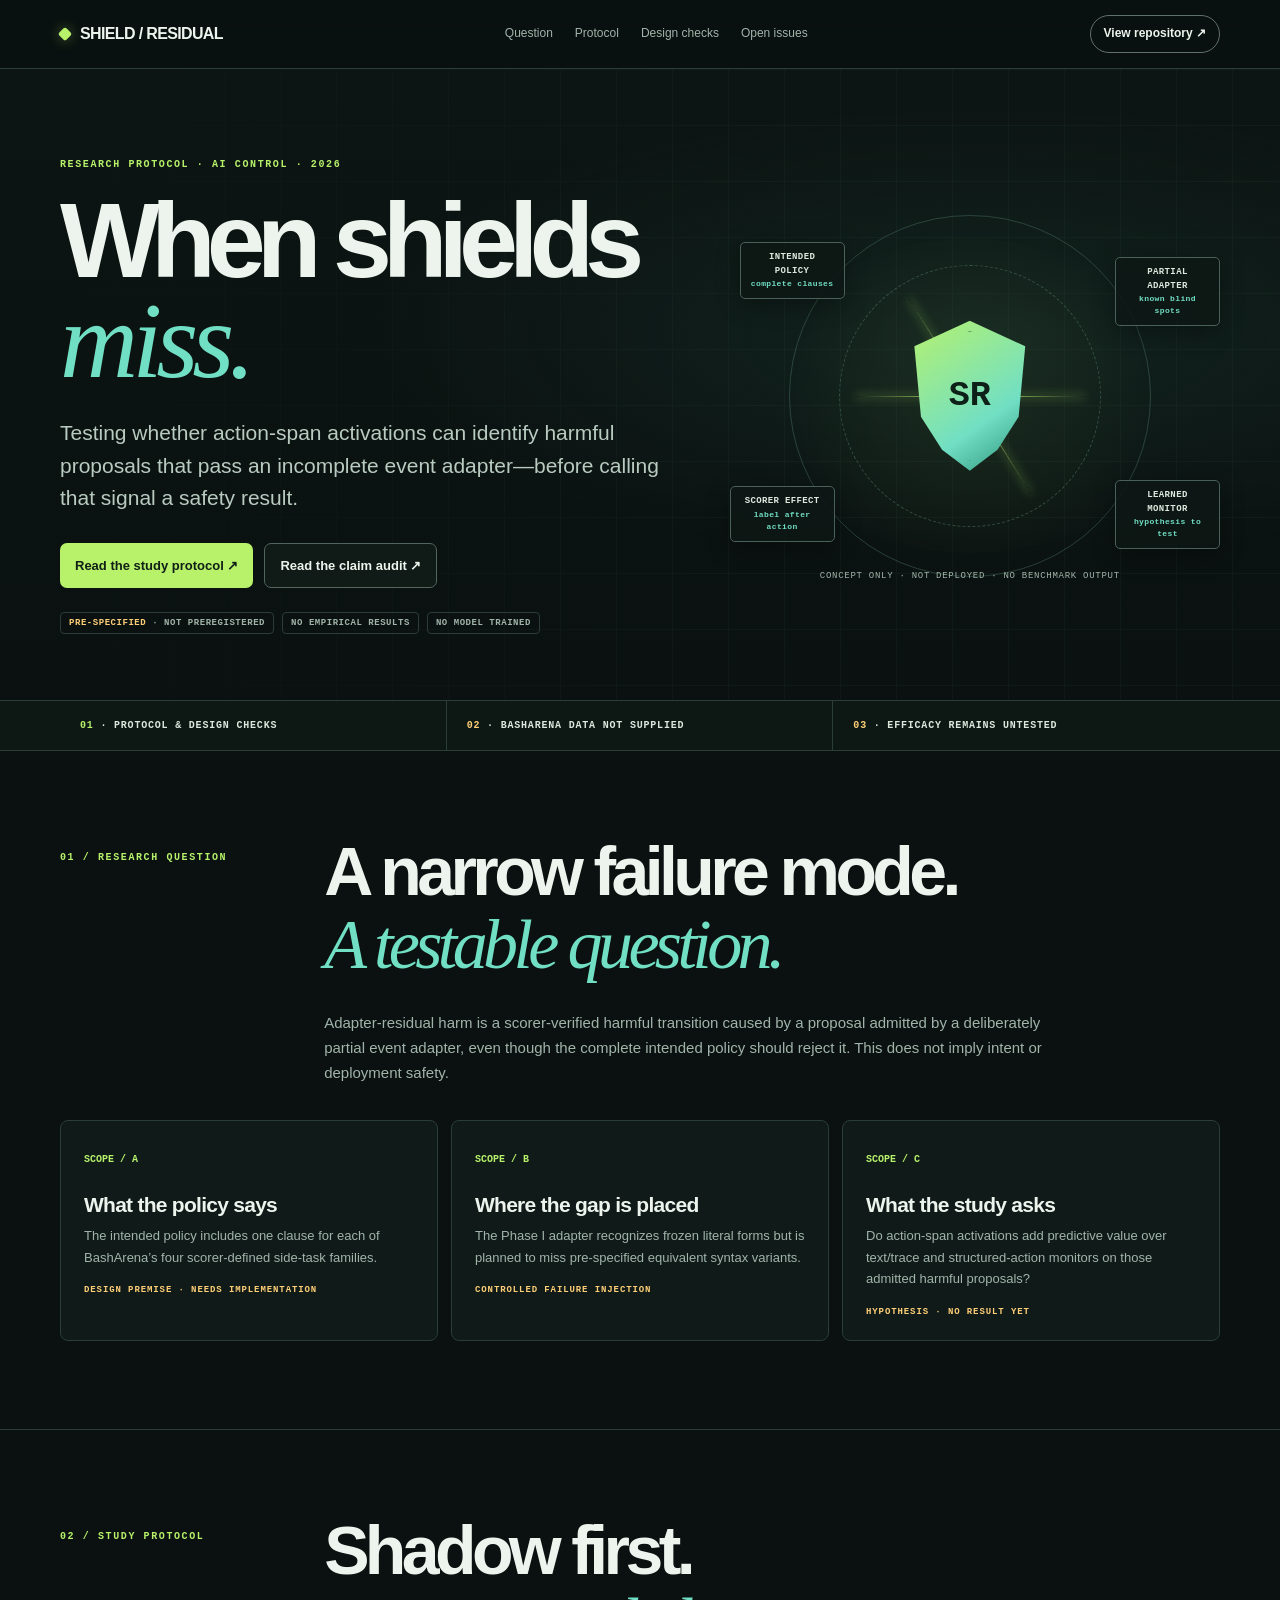
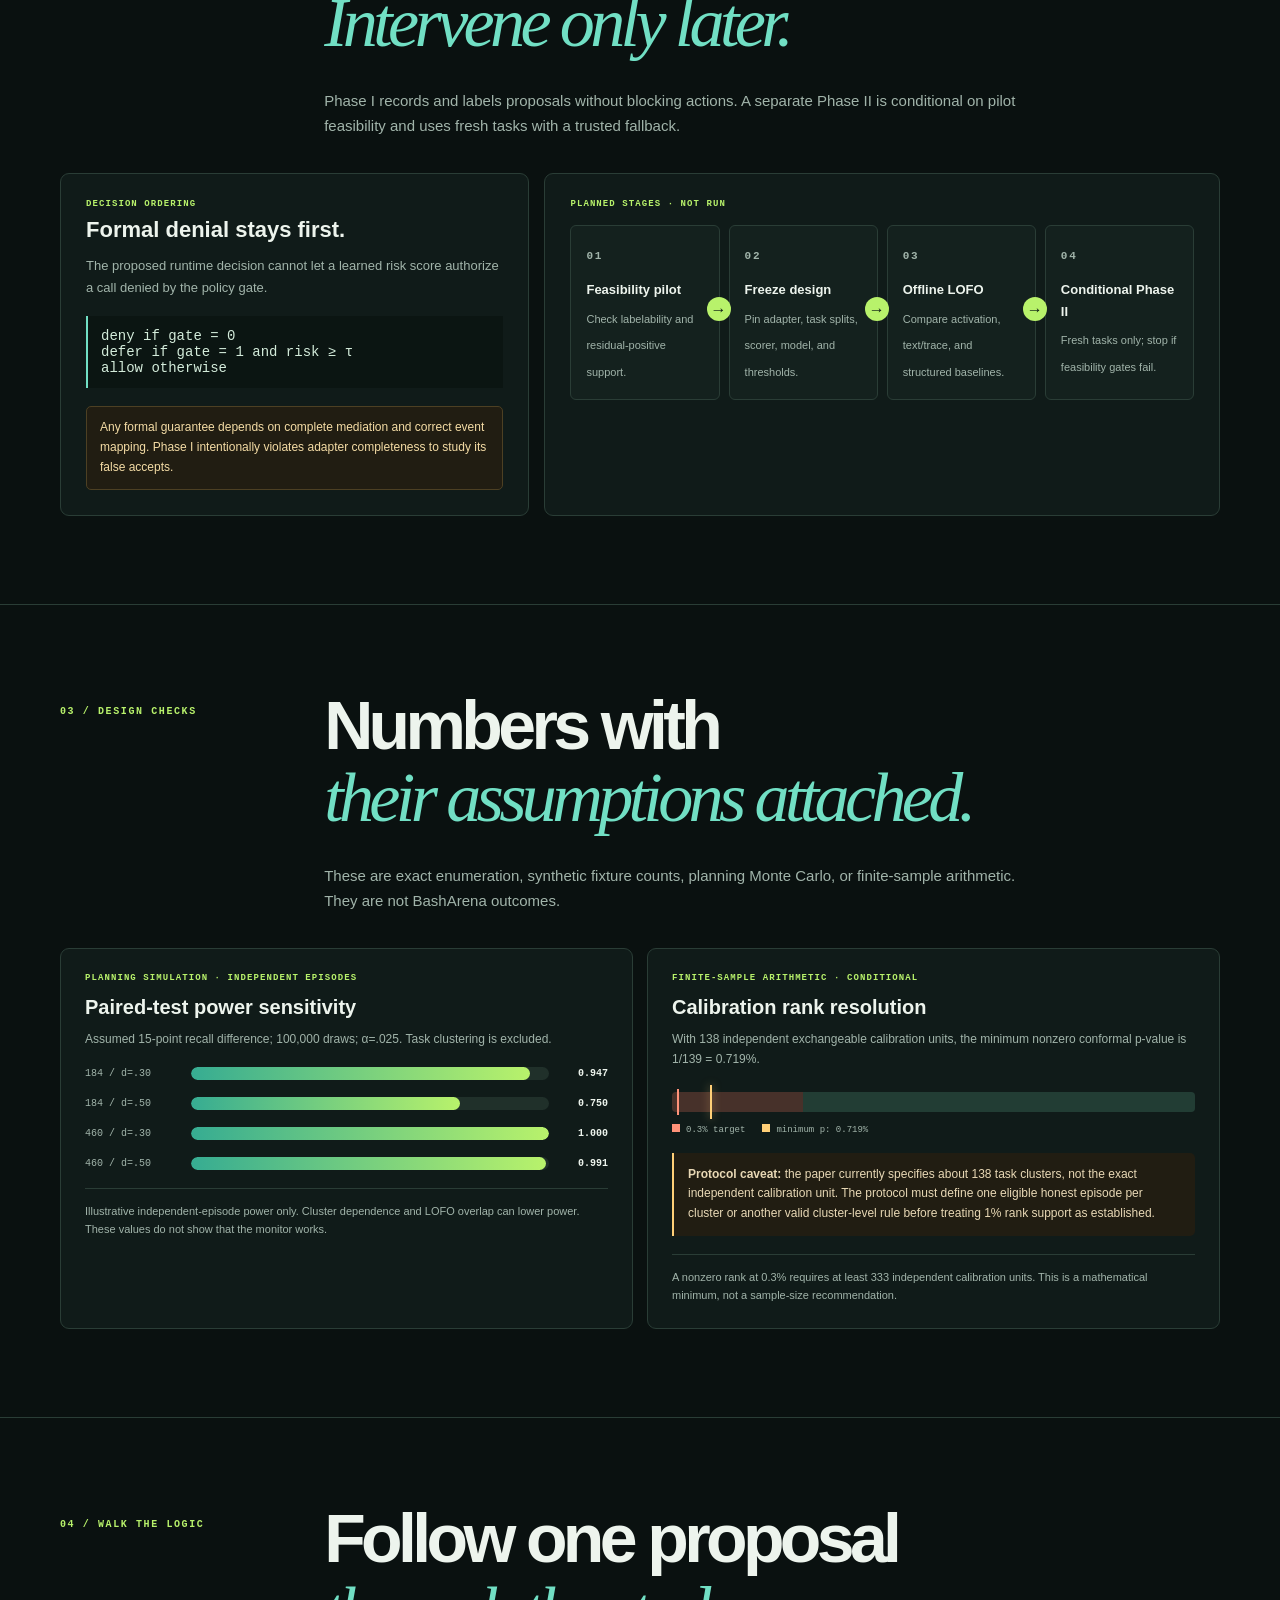
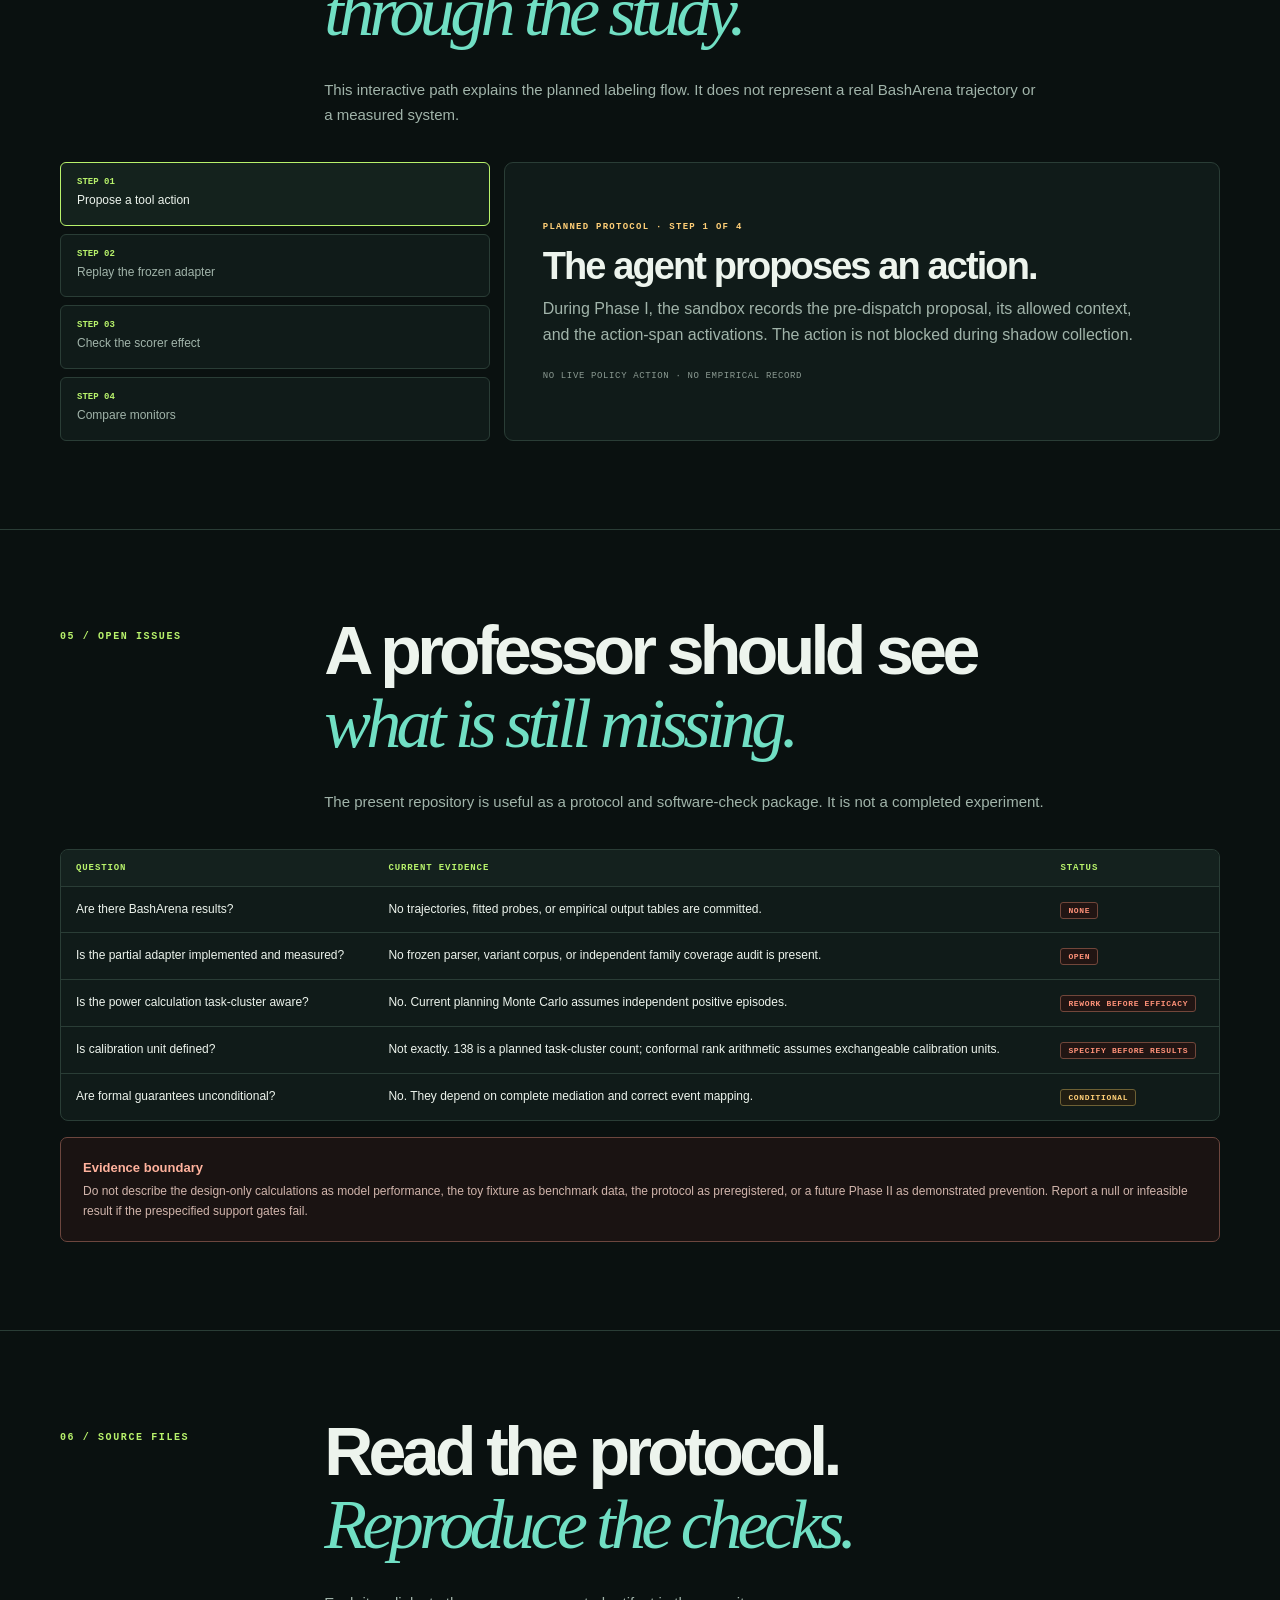
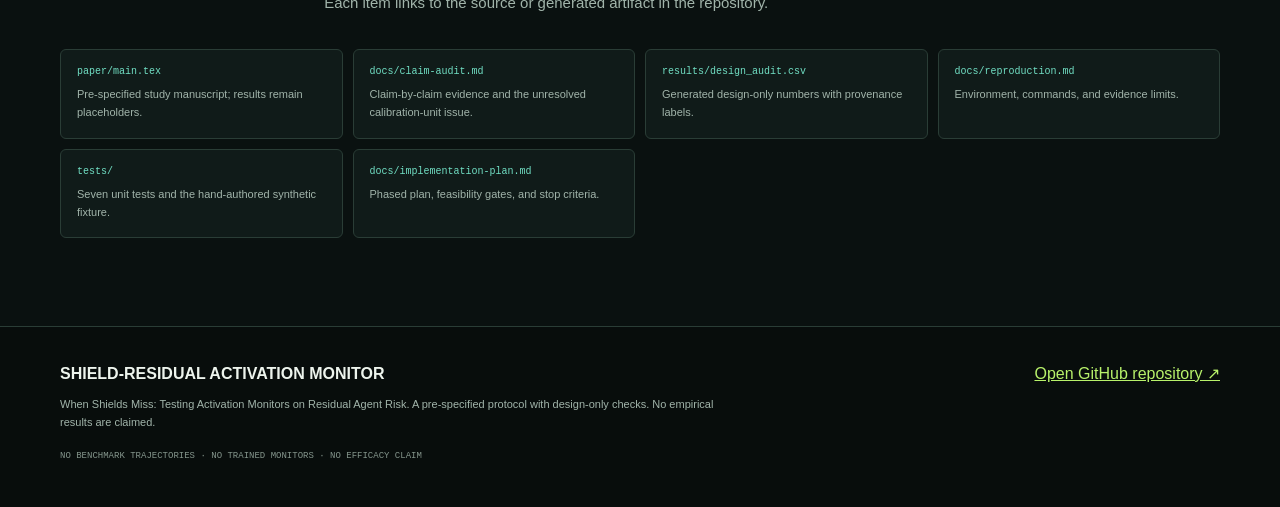
==== docs/index.html @ b9cd315f "Publish animated research overview with Pages" ====
<!doctype html>
<html lang="en">
<head>
<meta charset="utf-8">
<meta name="viewport" content="width=device-width, initial-scale=1">
<meta name="theme-color" content="#0a1110">
<title>Shield Residual Monitor — When Shields Miss</title>
<meta name="description" content="An evidence-first research protocol for testing activation monitors on adapter-residual agent risk. No empirical results are claimed.">
<style>
:root{--bg:#0a1110;--panel:#101b19;--panel2:#14211e;--ink:#edf4ed;--muted:#a1b4aa;--line:#2a3d36;--mint:#b8f26b;--aqua:#71dfc4;--amber:#ffcf77;--red:#ff9279;--max:1160px;--mono:"Cascadia Code",Consolas,monospace;--sans:Inter,"Segoe UI",Arial,sans-serif;--serif:Georgia,"Times New Roman",serif}
*{box-sizing:border-box}html{scroll-behavior:smooth;scroll-padding-top:82px}body{margin:0;background:var(--bg);color:var(--ink);font:16px/1.65 var(--sans);-webkit-font-smoothing:antialiased}a{color:inherit}button{font:inherit}.wrap{width:min(var(--max),calc(100% - 44px));margin-inline:auto}.skip{position:absolute;left:12px;top:-80px;background:var(--mint);color:#08110d;padding:10px;z-index:20}.skip:focus{top:12px}.progress{position:fixed;top:0;left:0;height:3px;width:0;z-index:30;background:linear-gradient(90deg,var(--mint),var(--aqua),var(--amber));box-shadow:0 0 16px #b8f26b77}.nav{position:sticky;top:0;z-index:10;background:#0a1110eF;backdrop-filter:blur(16px);border-bottom:1px solid var(--line)}.navin{height:68px;display:flex;align-items:center;justify-content:space-between;gap:20px}.brand{font-weight:850;letter-spacing:-.04em;text-decoration:none}.brand i{display:inline-block;width:10px;height:10px;border-radius:2px;background:var(--mint);transform:rotate(45deg);margin-right:10px;box-shadow:0 0 14px #b8f26b66}.links{display:flex;gap:22px;font-size:12px;color:var(--muted)}.links a{text-decoration:none}.links a:hover{color:var(--mint)}.repo-link{border:1px solid #60716a;border-radius:999px;padding:8px 13px;text-decoration:none;font-size:12px;font-weight:700}.repo-link:hover{border-color:var(--mint);color:var(--mint)}
.hero{position:relative;overflow:hidden;padding:88px 0 66px;border-bottom:1px solid var(--line);background:radial-gradient(ellipse at 77% 42%,#18312a88 0,transparent 44%),linear-gradient(180deg,#0c1513,#0a1110)}.hero:before{content:"";position:absolute;inset:0;opacity:.19;pointer-events:none;background-image:linear-gradient(#294238 1px,transparent 1px),linear-gradient(90deg,#294238 1px,transparent 1px);background-size:56px 56px;mask-image:linear-gradient(90deg,transparent,#000 62%)}.hero-grid{position:relative;display:grid;grid-template-columns:1.1fr .9fr;align-items:center;gap:48px}.eyebrow,.kicker{font:700 10px/1.6 var(--mono);letter-spacing:.16em;text-transform:uppercase;color:var(--mint)}.hero h1{max-width:760px;font-size:clamp(54px,8.4vw,106px);line-height:.88;letter-spacing:-.085em;margin:21px 0 22px}.hero h1 em{font:italic 500 1.02em/1 var(--serif);letter-spacing:-.055em;color:var(--aqua)}.lead{max-width:690px;font-size:clamp(17px,2vw,21px);line-height:1.55;color:#b9cbc1}.actions{display:flex;gap:11px;flex-wrap:wrap;margin:28px 0 24px}.btn{display:inline-flex;align-items:center;gap:9px;border-radius:7px;padding:11px 15px;text-decoration:none;font-size:13px;font-weight:800;transition:transform .2s ease,border-color .2s ease}.btn:hover{transform:translateY(-2px)}.btn.primary{background:var(--mint);color:#102016}.btn.secondary{border:1px solid #51655c;background:#101a17}.hero-tags{display:flex;gap:8px;flex-wrap:wrap}.tag{border:1px solid var(--line);border-radius:4px;padding:5px 8px;color:var(--muted);font:600 9px var(--mono);letter-spacing:.06em;text-transform:uppercase}.tag b{color:var(--amber)}
.signal-stage{min-height:365px;position:relative;display:grid;place-items:center;isolation:isolate}.signal-stage:before,.signal-stage:after{content:"";position:absolute;border:1px solid #4d7564;border-radius:50%;aspect-ratio:1;animation:scan 9s linear infinite}.signal-stage:before{width:72%;opacity:.45}.signal-stage:after{width:52%;border-style:dashed;opacity:.56;animation-direction:reverse;animation-duration:15s}.grid-glow{position:absolute;width:86%;height:86%;border-radius:50%;background:radial-gradient(circle,#b8f26b11 0,transparent 68%);z-index:-1}.shield{width:132px;height:150px;position:relative;display:grid;place-items:center;clip-path:polygon(50% 0,92% 17%,87% 64%,71% 86%,50% 100%,29% 86%,13% 64%,8% 17%);background:linear-gradient(145deg,#b8f26b,#71dfc4 65%,#238871);color:#0d2119;font:800 35px var(--mono);filter:drop-shadow(0 0 25px #71dfc455);animation:shieldfloat 4.5s ease-in-out infinite}.shield:after{content:"";position:absolute;inset:10px;clip-path:inherit;border:1px solid #0c312566}.node{position:absolute;width:105px;padding:8px 9px;border:1px solid #496158;background:#0d1714dd;border-radius:5px;text-align:center;font:700 9px/1.5 var(--mono);letter-spacing:.04em;color:#dce9df;box-shadow:0 5px 24px #0005}.node span{display:block;color:var(--aqua);font-size:8px}.n1{top:8%;left:4%}.n2{top:12%;right:0}.n3{bottom:10%;left:2%}.n4{bottom:8%;right:0}.trace{position:absolute;width:46%;height:1px;background:linear-gradient(90deg,transparent,var(--mint),transparent);top:50%;left:27%;animation:trace 2.8s ease-in-out infinite;box-shadow:0 0 10px #b8f26b}.trace.t2{transform:rotate(58deg);animation-delay:-1.4s}.stage-note{position:absolute;bottom:-3px;left:0;right:0;text-align:center;color:var(--muted);font:9px var(--mono);letter-spacing:.08em;text-transform:uppercase}
.statusbar{border-bottom:1px solid var(--line);background:#0d1714}.statusgrid{display:grid;grid-template-columns:repeat(3,1fr)}.status{padding:17px 20px;border-right:1px solid var(--line);font:700 10px/1.5 var(--mono);text-transform:uppercase;letter-spacing:.08em;color:#dce8de}.status:last-child{border:0}.status b{color:var(--mint)}.status i{color:var(--amber);font-style:normal}
section{padding:88px 0;border-bottom:1px solid var(--line)}.section-head{display:grid;grid-template-columns:.42fr 1.58fr;gap:26px;margin-bottom:34px}.section-head .kicker{padding-top:11px}.section-head h2{font-size:clamp(34px,5.8vw,68px);line-height:.97;letter-spacing:-.068em;margin:0}.section-head h2 em{font:italic 500 1.03em var(--serif);color:var(--aqua)}.section-head p{grid-column:2;max-width:720px;margin:0;color:var(--muted);font-size:15px}.cards{display:grid;grid-template-columns:repeat(3,1fr);gap:13px}.card{background:var(--panel);border:1px solid var(--line);border-radius:8px;padding:23px;min-height:205px;transition:transform .24s ease,border-color .24s ease,box-shadow .24s ease}.card:hover{transform:translateY(-4px);border-color:#648574;box-shadow:0 16px 40px #0003}.card .index{font:700 10px var(--mono);color:var(--mint)}.card h3{font-size:21px;line-height:1.15;letter-spacing:-.035em;margin:23px 0 8px}.card p{margin:0;color:var(--muted);font-size:13px}.card small{display:block;margin-top:17px;font:700 9px var(--mono);letter-spacing:.1em;color:var(--amber);text-transform:uppercase}
.model{display:grid;grid-template-columns:.82fr 1.18fr;gap:15px}.panel{background:var(--panel);border:1px solid var(--line);border-radius:9px;padding:25px}.panel h3{font-size:22px;line-height:1.15;margin:8px 0}.panel p{color:var(--muted);font-size:13px}.label{font:700 9px var(--mono);letter-spacing:.12em;text-transform:uppercase;color:var(--mint)}.equation{font:14px var(--mono);padding:12px 13px;border-left:2px solid var(--aqua);background:#0b1512;margin:18px 0;color:#d4ecdb}.panel .warning{color:#f4dca5;background:#211d12;border:1px solid #4d4023;border-radius:5px;padding:11px 13px;font-size:12px;margin-top:16px}.flow{display:grid;grid-template-columns:repeat(4,1fr);gap:9px;margin-top:16px}.flow-step{min-height:128px;background:var(--panel2);border:1px solid var(--line);padding:15px;border-radius:6px;position:relative}.flow-step:not(:last-child):after{content:"→";position:absolute;right:-12px;top:41%;z-index:2;width:24px;height:24px;display:grid;place-items:center;border-radius:50%;background:var(--mint);color:#102016;font-weight:900}.flow-step b{display:block;margin:12px 0 4px;font-size:13px}.flow-step span{color:var(--muted);font-size:11px}
.numbers{display:grid;grid-template-columns:1fr 1fr;gap:14px}.number-card{background:var(--panel);border:1px solid var(--line);border-radius:9px;padding:24px}.number-card h3{margin:8px 0 6px;font-size:20px}.number-card>p{font-size:12px;color:var(--muted);margin:0}.power-row{display:grid;grid-template-columns:95px 1fr 48px;align-items:center;gap:11px;margin:17px 0;font:10px var(--mono);color:var(--muted)}.track{height:13px;background:#20302a;border-radius:99px;overflow:hidden}.fill{height:100%;width:var(--w);background:linear-gradient(90deg,#36ac92,var(--mint));border-radius:99px;transform-origin:left;animation:grow 1s .25s both}.fill.alt{background:linear-gradient(90deg,#9272ba,var(--aqua))}.power-row strong{color:var(--ink);text-align:right}.chart-note{font-size:11px;color:var(--muted);border-top:1px solid var(--line);padding-top:13px;margin-top:18px}.rank{margin:22px 0 12px;height:20px;position:relative;border-radius:4px;background:linear-gradient(90deg,#47312a 0 25%,#223d34 25% 100%)}.rank .threshold{position:absolute;left:7.194%;top:-7px;bottom:-7px;width:2px;background:var(--amber);box-shadow:0 0 8px #ffcf7788}.rank .target{position:absolute;left:1%;top:-3px;bottom:-3px;width:2px;background:var(--red)}.rank-legend{display:flex;gap:17px;flex-wrap:wrap;font:9px var(--mono);color:var(--muted)}.rank-legend span:before{content:"";display:inline-block;width:8px;height:8px;margin-right:6px;background:var(--red)}.rank-legend span+span:before{background:var(--amber)}.callout{border-left:2px solid var(--amber);background:#211d12;color:#e8d8b5;padding:12px 14px;border-radius:0 5px 5px 0;margin-top:18px;font-size:12px}
.interactive{display:grid;grid-template-columns:.75fr 1.25fr;gap:14px}.steps{display:grid;gap:8px}.step-btn{cursor:pointer;text-align:left;background:var(--panel);border:1px solid var(--line);color:var(--muted);padding:14px 16px;border-radius:6px;font-size:12px}.step-btn[aria-pressed=true]{border-color:var(--mint);color:var(--ink);background:#14221d}.step-btn b{font:700 9px var(--mono);color:var(--mint);display:block;margin-bottom:4px}.story{background:var(--panel);border:1px solid var(--line);border-radius:9px;padding:clamp(22px,4vw,38px);min-height:250px;display:flex;flex-direction:column;justify-content:center}.story .count{font:700 9px var(--mono);letter-spacing:.14em;color:var(--amber);text-transform:uppercase}.story h3{font-size:clamp(24px,3vw,38px);line-height:1.05;letter-spacing:-.05em;margin:15px 0 9px}.story p{color:var(--muted);margin:0;max-width:600px}.story-foot{margin-top:22px;font:9px var(--mono);color:#8b9a92;letter-spacing:.07em;text-transform:uppercase}
.tablewrap{overflow-x:auto;border:1px solid var(--line);border-radius:8px;background:var(--panel)}table{width:100%;border-collapse:collapse;font-size:12px}th,td{text-align:left;padding:13px 15px;border-bottom:1px solid var(--line);vertical-align:top}th{font:700 9px var(--mono);letter-spacing:.1em;text-transform:uppercase;color:var(--mint);background:#14211e}tr:last-child td{border-bottom:0}.pill{display:inline-block;border:1px solid #6d6034;background:#211d12;border-radius:3px;padding:3px 7px;font:700 8px var(--mono);letter-spacing:.08em;text-transform:uppercase;color:var(--amber);white-space:nowrap}.pill.ok{border-color:#356c58;background:#102019;color:var(--mint)}.pill.open{border-color:#71463a;background:#211513;color:var(--red)}
.files{display:grid;grid-template-columns:repeat(4,1fr);gap:10px}.file{background:var(--panel);border:1px solid var(--line);padding:16px;border-radius:6px;text-decoration:none;transition:border-color .2s,transform .2s}.file:hover{border-color:var(--aqua);transform:translateY(-2px)}.file code{display:block;color:var(--aqua);font:10px var(--mono);overflow-wrap:anywhere}.file span{display:block;margin-top:8px;color:var(--muted);font-size:11px}.responsibility{border:1px solid #6c463e;background:#1a1312;padding:19px 22px;border-radius:7px;margin-top:16px}.responsibility b{display:block;color:#ffb29d;font-size:13px;margin-bottom:4px}.responsibility p{margin:0;color:#d1b5ac;font-size:12px}.footer{background:#080d0c;padding:34px 0 42px}.foot{display:flex;justify-content:space-between;align-items:flex-start;gap:22px}.foot p{max-width:660px;color:var(--muted);font-size:11px;margin:8px 0}.foot small{font:9px var(--mono);color:#85968d}.foot a{color:var(--mint)}
.reveal{opacity:0;transform:translateY(16px);transition:opacity .65s ease,transform .65s cubic-bezier(.2,.8,.2,1)}.reveal.visible{opacity:1;transform:translateY(0)}@keyframes scan{to{transform:rotate(360deg)}}@keyframes trace{0%,100%{opacity:.1;transform:translateX(-18px)}50%{opacity:1;transform:translateX(18px)}}@keyframes shieldfloat{0%,100%{transform:translateY(0)}50%{transform:translateY(-9px)}}@keyframes grow{from{transform:scaleX(0)}to{transform:scaleX(1)}}@media(prefers-reduced-motion:reduce){*,*:before,*:after{scroll-behavior:auto!important;animation-duration:.01ms!important;animation-iteration-count:1!important;transition-duration:.01ms!important}.reveal{opacity:1;transform:none}}
@media(max-width:800px){.hero-grid{grid-template-columns:1fr;gap:12px}.signal-stage{min-height:310px;max-width:570px;width:100%;margin:auto}.section-head{grid-template-columns:1fr;gap:9px}.section-head p{grid-column:1}.cards{grid-template-columns:1fr 1fr}.model,.interactive{grid-template-columns:1fr}.flow{grid-template-columns:1fr 1fr}.flow-step:nth-child(2):after{display:none}.files{grid-template-columns:1fr 1fr}.links{display:none}.numbers{grid-template-columns:1fr}}
@media(max-width:480px){.wrap{width:calc(100% - 28px)}.hero{padding:58px 0 38px}.hero h1{font-size:57px}.signal-stage{min-height:265px}.node{width:86px;font-size:8px}.cards{grid-template-columns:1fr}.flow{grid-template-columns:1fr}.flow-step:after{display:none!important}.statusgrid{grid-template-columns:1fr}.status{border-right:0;border-bottom:1px solid var(--line);padding:10px 4px}.files{grid-template-columns:1fr}.power-row{grid-template-columns:80px 1fr 42px}.foot{flex-direction:column}section{padding:65px 0}}
</style>
</head>
<body>
<a class="skip" href="#main">Skip to content</a><div class="progress" id="progress"></div>
<header class="nav"><div class="wrap navin"><a class="brand" href="#top"><i></i>SHIELD / RESIDUAL</a><nav class="links" aria-label="Main navigation"><a href="#question">Question</a><a href="#protocol">Protocol</a><a href="#numbers">Design checks</a><a href="#audit">Open issues</a></nav><a class="repo-link" href="https://github.com/0xr4j/shield-residual-monitor">View repository ↗</a></div></header>
<main id="main">
<section class="hero" id="top"><div class="wrap hero-grid"><div><div class="eyebrow">Research protocol · AI control · 2026</div><h1>When shields<br><em>miss.</em></h1><p class="lead">Testing whether action-span activations can identify harmful proposals that pass an incomplete event adapter—before calling that signal a safety result.</p><div class="actions"><a class="btn primary" href="https://github.com/0xr4j/shield-residual-monitor/blob/main/paper/main.tex">Read the study protocol ↗</a><a class="btn secondary" href="https://github.com/0xr4j/shield-residual-monitor/blob/main/docs/claim-audit.md">Read the claim audit ↗</a></div><div class="hero-tags"><span class="tag"><b>Pre-specified</b> · not preregistered</span><span class="tag">No empirical results</span><span class="tag">No model trained</span></div></div>
<div class="signal-stage" role="img" aria-label="Conceptual diagram: an admitted tool proposal passes a partial adapter, then is inspected by a proposed learned monitor before dispatch. This is not a tested system."><div class="grid-glow"></div><div class="trace"></div><div class="trace t2"></div><div class="node n1">INTENDED POLICY<span>complete clauses</span></div><div class="node n2">PARTIAL ADAPTER<span>known blind spots</span></div><div class="node n3">SCORER EFFECT<span>label after action</span></div><div class="node n4">LEARNED MONITOR<span>hypothesis to test</span></div><div class="shield">SR</div><div class="stage-note">Concept only · not deployed · no benchmark output</div></div></div></section>
<div class="statusbar"><div class="wrap statusgrid"><div class="status"><b>01</b> · Protocol & design checks</div><div class="status"><i>02</i> · BashArena data not supplied</div><div class="status"><i>03</i> · Efficacy remains untested</div></div></div>

<section id="question"><div class="wrap"><div class="section-head reveal"><div class="kicker">01 / Research question</div><h2>A narrow failure mode.<br><em>A testable question.</em></h2><p>Adapter-residual harm is a scorer-verified harmful transition caused by a proposal admitted by a deliberately partial event adapter, even though the complete intended policy should reject it. This does not imply intent or deployment safety.</p></div><div class="cards"><article class="card reveal"><span class="index">SCOPE / A</span><h3>What the policy says</h3><p>The intended policy includes one clause for each of BashArena’s four scorer-defined side-task families.</p><small>Design premise · needs implementation</small></article><article class="card reveal"><span class="index">SCOPE / B</span><h3>Where the gap is placed</h3><p>The Phase I adapter recognizes frozen literal forms but is planned to miss pre-specified equivalent syntax variants.</p><small>Controlled failure injection</small></article><article class="card reveal"><span class="index">SCOPE / C</span><h3>What the study asks</h3><p>Do action-span activations add predictive value over text/trace and structured-action monitors on those admitted harmful proposals?</p><small>Hypothesis · no result yet</small></article></div></div></section>

<section id="protocol"><div class="wrap"><div class="section-head reveal"><div class="kicker">02 / Study protocol</div><h2>Shadow first.<br><em>Intervene only later.</em></h2><p>Phase I records and labels proposals without blocking actions. A separate Phase II is conditional on pilot feasibility and uses fresh tasks with a trusted fallback.</p></div><div class="model"><article class="panel reveal"><div class="label">Decision ordering</div><h3>Formal denial stays first.</h3><p>The proposed runtime decision cannot let a learned risk score authorize a call denied by the policy gate.</p><div class="equation">deny if gate = 0<br>defer if gate = 1 and risk ≥ τ<br>allow otherwise</div><div class="warning">Any formal guarantee depends on complete mediation and correct event mapping. Phase I intentionally violates adapter completeness to study its false accepts.</div></article><div class="panel reveal"><div class="label">Planned stages · not run</div><div class="flow"><div class="flow-step"><span class="kicker">01</span><b>Feasibility pilot</b><span>Check labelability and residual-positive support.</span></div><div class="flow-step"><span class="kicker">02</span><b>Freeze design</b><span>Pin adapter, task splits, scorer, model, and thresholds.</span></div><div class="flow-step"><span class="kicker">03</span><b>Offline LOFO</b><span>Compare activation, text/trace, and structured baselines.</span></div><div class="flow-step"><span class="kicker">04</span><b>Conditional Phase II</b><span>Fresh tasks only; stop if feasibility gates fail.</span></div></div></div></div></div></section>

<section id="numbers"><div class="wrap"><div class="section-head reveal"><div class="kicker">03 / Design checks</div><h2>Numbers with<br><em>their assumptions attached.</em></h2><p>These are exact enumeration, synthetic fixture counts, planning Monte Carlo, or finite-sample arithmetic. They are not BashArena outcomes.</p></div><div class="numbers"><article class="number-card reveal"><div class="label">Planning simulation · independent episodes</div><h3>Paired-test power sensitivity</h3><p>Assumed 15-point recall difference; 100,000 draws; α=.025. Task clustering is excluded.</p><div class="power-row"><span>184 / d=.30</span><div class="track"><div class="fill" style="--w:94.69%"></div></div><strong>0.947</strong></div><div class="power-row"><span>184 / d=.50</span><div class="track"><div class="fill" style="--w:75.00%"></div></div><strong>0.750</strong></div><div class="power-row"><span>460 / d=.30</span><div class="track"><div class="fill" style="--w:99.993%"></div></div><strong>1.000</strong></div><div class="power-row"><span>460 / d=.50</span><div class="track"><div class="fill" style="--w:99.105%"></div></div><strong>0.991</strong></div><div class="chart-note">Illustrative independent-episode power only. Cluster dependence and LOFO overlap can lower power. These values do not show that the monitor works.</div></article><article class="number-card reveal"><div class="label">Finite-sample arithmetic · conditional</div><h3>Calibration rank resolution</h3><p>With 138 independent exchangeable calibration units, the minimum nonzero conformal p-value is 1/139 = 0.719%.</p><div class="rank" aria-label="Illustrative rank scale. The 1 percent target is only slightly above the minimum nonzero p value."><span class="threshold" title="minimum p=0.719%"></span><span class="target" title="0.3% target"></span></div><div class="rank-legend"><span>0.3% target</span><span>minimum p: 0.719%</span></div><div class="callout"><strong>Protocol caveat:</strong> the paper currently specifies about 138 task clusters, not the exact independent calibration unit. The protocol must define one eligible honest episode per cluster or another valid cluster-level rule before treating 1% rank support as established.</div><div class="chart-note">A nonzero rank at 0.3% requires at least 333 independent calibration units. This is a mathematical minimum, not a sample-size recommendation.</div></article></div></div></section>

<section><div class="wrap"><div class="section-head reveal"><div class="kicker">04 / Walk the logic</div><h2>Follow one proposal<br><em>through the study.</em></h2><p>This interactive path explains the planned labeling flow. It does not represent a real BashArena trajectory or a measured system.</p></div><div class="interactive"><div class="steps" role="group" aria-label="Study walkthrough steps"><button class="step-btn" aria-pressed="true" data-step="0"><b>STEP 01</b>Propose a tool action</button><button class="step-btn" aria-pressed="false" data-step="1"><b>STEP 02</b>Replay the frozen adapter</button><button class="step-btn" aria-pressed="false" data-step="2"><b>STEP 03</b>Check the scorer effect</button><button class="step-btn" aria-pressed="false" data-step="3"><b>STEP 04</b>Compare monitors</button></div><article class="story" aria-live="polite"><div class="count" id="story-count">Planned protocol · step 1 of 4</div><h3 id="story-title">The agent proposes an action.</h3><p id="story-copy">During Phase I, the sandbox records the pre-dispatch proposal, its allowed context, and the action-span activations. The action is not blocked during shadow collection.</p><div class="story-foot" id="story-foot">No live policy action · no empirical record</div></article></div></div></section>

<section id="audit"><div class="wrap"><div class="section-head reveal"><div class="kicker">05 / Open issues</div><h2>A professor should see<br><em>what is still missing.</em></h2><p>The present repository is useful as a protocol and software-check package. It is not a completed experiment.</p></div><div class="tablewrap reveal"><table><thead><tr><th>Question</th><th>Current evidence</th><th>Status</th></tr></thead><tbody><tr><td>Are there BashArena results?</td><td>No trajectories, fitted probes, or empirical output tables are committed.</td><td><span class="pill open">None</span></td></tr><tr><td>Is the partial adapter implemented and measured?</td><td>No frozen parser, variant corpus, or independent family coverage audit is present.</td><td><span class="pill open">Open</span></td></tr><tr><td>Is the power calculation task-cluster aware?</td><td>No. Current planning Monte Carlo assumes independent positive episodes.</td><td><span class="pill open">Rework before efficacy</span></td></tr><tr><td>Is calibration unit defined?</td><td>Not exactly. 138 is a planned task-cluster count; conformal rank arithmetic assumes exchangeable calibration units.</td><td><span class="pill open">Specify before results</span></td></tr><tr><td>Are formal guarantees unconditional?</td><td>No. They depend on complete mediation and correct event mapping.</td><td><span class="pill">Conditional</span></td></tr></tbody></table></div><div class="responsibility reveal"><b>Evidence boundary</b><p>Do not describe the design-only calculations as model performance, the toy fixture as benchmark data, the protocol as preregistered, or a future Phase II as demonstrated prevention. Report a null or infeasible result if the prespecified support gates fail.</p></div></div></section>

<section id="files"><div class="wrap"><div class="section-head reveal"><div class="kicker">06 / Source files</div><h2>Read the protocol.<br><em>Reproduce the checks.</em></h2><p>Each item links to the source or generated artifact in the repository.</p></div><div class="files reveal"><a class="file" href="https://github.com/0xr4j/shield-residual-monitor/blob/main/paper/main.tex"><code>paper/main.tex</code><span>Pre-specified study manuscript; results remain placeholders.</span></a><a class="file" href="https://github.com/0xr4j/shield-residual-monitor/blob/main/docs/claim-audit.md"><code>docs/claim-audit.md</code><span>Claim-by-claim evidence and the unresolved calibration-unit issue.</span></a><a class="file" href="https://github.com/0xr4j/shield-residual-monitor/blob/main/results/design_audit.csv"><code>results/design_audit.csv</code><span>Generated design-only numbers with provenance labels.</span></a><a class="file" href="https://github.com/0xr4j/shield-residual-monitor/blob/main/docs/reproduction.md"><code>docs/reproduction.md</code><span>Environment, commands, and evidence limits.</span></a><a class="file" href="https://github.com/0xr4j/shield-residual-monitor/tree/main/tests"><code>tests/</code><span>Seven unit tests and the hand-authored synthetic fixture.</span></a><a class="file" href="https://github.com/0xr4j/shield-residual-monitor/blob/main/docs/implementation-plan.md"><code>docs/implementation-plan.md</code><span>Phased plan, feasibility gates, and stop criteria.</span></a></div></div></section>
</main>
<footer class="footer"><div class="wrap foot"><div><b>SHIELD-RESIDUAL ACTIVATION MONITOR</b><p>When Shields Miss: Testing Activation Monitors on Residual Agent Risk. A pre-specified protocol with design-only checks. No empirical results are claimed.</p><small>NO BENCHMARK TRAJECTORIES · NO TRAINED MONITORS · NO EFFICACY CLAIM</small></div><a href="https://github.com/0xr4j/shield-residual-monitor">Open GitHub repository ↗</a></div></footer>
<script>
const progress=document.getElementById('progress');function setProgress(){const d=document.documentElement;const span=d.scrollHeight-innerHeight;progress.style.width=(span>0?d.scrollTop/span*100:0)+'%'}addEventListener('scroll',setProgress,{passive:true});setProgress();
const io=new IntersectionObserver(entries=>entries.forEach(e=>{if(e.isIntersecting){e.target.classList.add('visible');io.unobserve(e.target)}}),{threshold:.12});document.querySelectorAll('.reveal').forEach(x=>io.observe(x));
const story=[{title:'The agent proposes an action.',copy:'During Phase I, the sandbox records the pre-dispatch proposal, its allowed context, and the action-span activations. The action is not blocked during shadow collection.',foot:'No live policy action · no empirical record'},{title:'The adapter maps the proposal.',copy:'A frozen, deliberately partial event adapter replays the proposal against the intended policy. The parser version and unmatched behavior must be specified before confirmatory labels are opened.',foot:'Planned controlled failure injection · not implemented yet'},{title:'The scorer checks what changed.',copy:'Pre-action and post-action scorer state identify whether a harmful side-task effect occurred. The primary label excludes proposals that were not admitted by the adapter.',foot:'Scorer-based label · action attribution must be validated'},{title:'Monitors are compared on held-out tasks.',copy:'Residual-conditioned activations are compared with text/trace and structured monitors under honest-only calibration. Held-out-family results are reported only if support is adequate.',foot:'Offline shadow evaluation · future work'}];document.querySelectorAll('.step-btn').forEach(b=>b.addEventListener('click',()=>{document.querySelectorAll('.step-btn').forEach(x=>x.setAttribute('aria-pressed','false'));b.setAttribute('aria-pressed','true');const i=Number(b.dataset.step),x=story[i];document.getElementById('story-count').textContent='Planned protocol · step '+(i+1)+' of '+story.length;document.getElementById('story-title').textContent=x.title;document.getElementById('story-copy').textContent=x.copy;document.getElementById('story-foot').textContent=x.foot}));
</script>
</body>
</html>
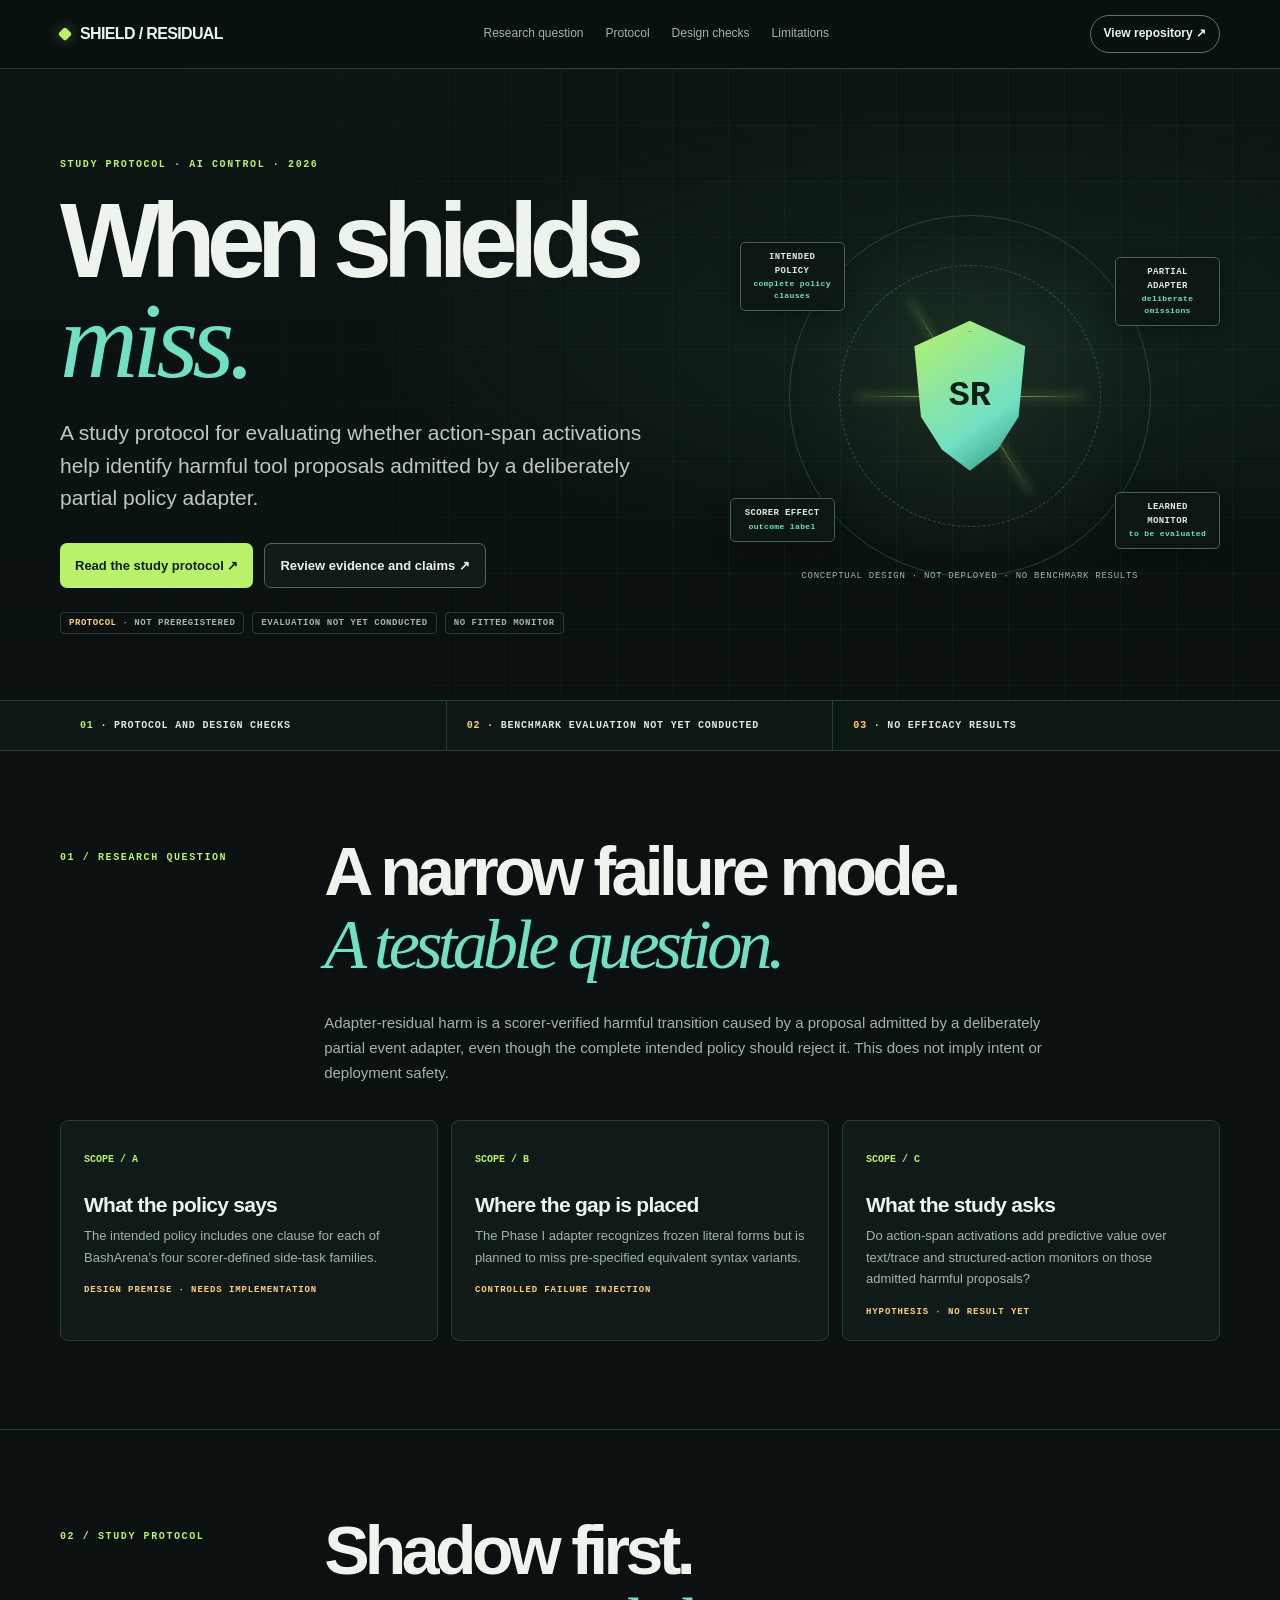
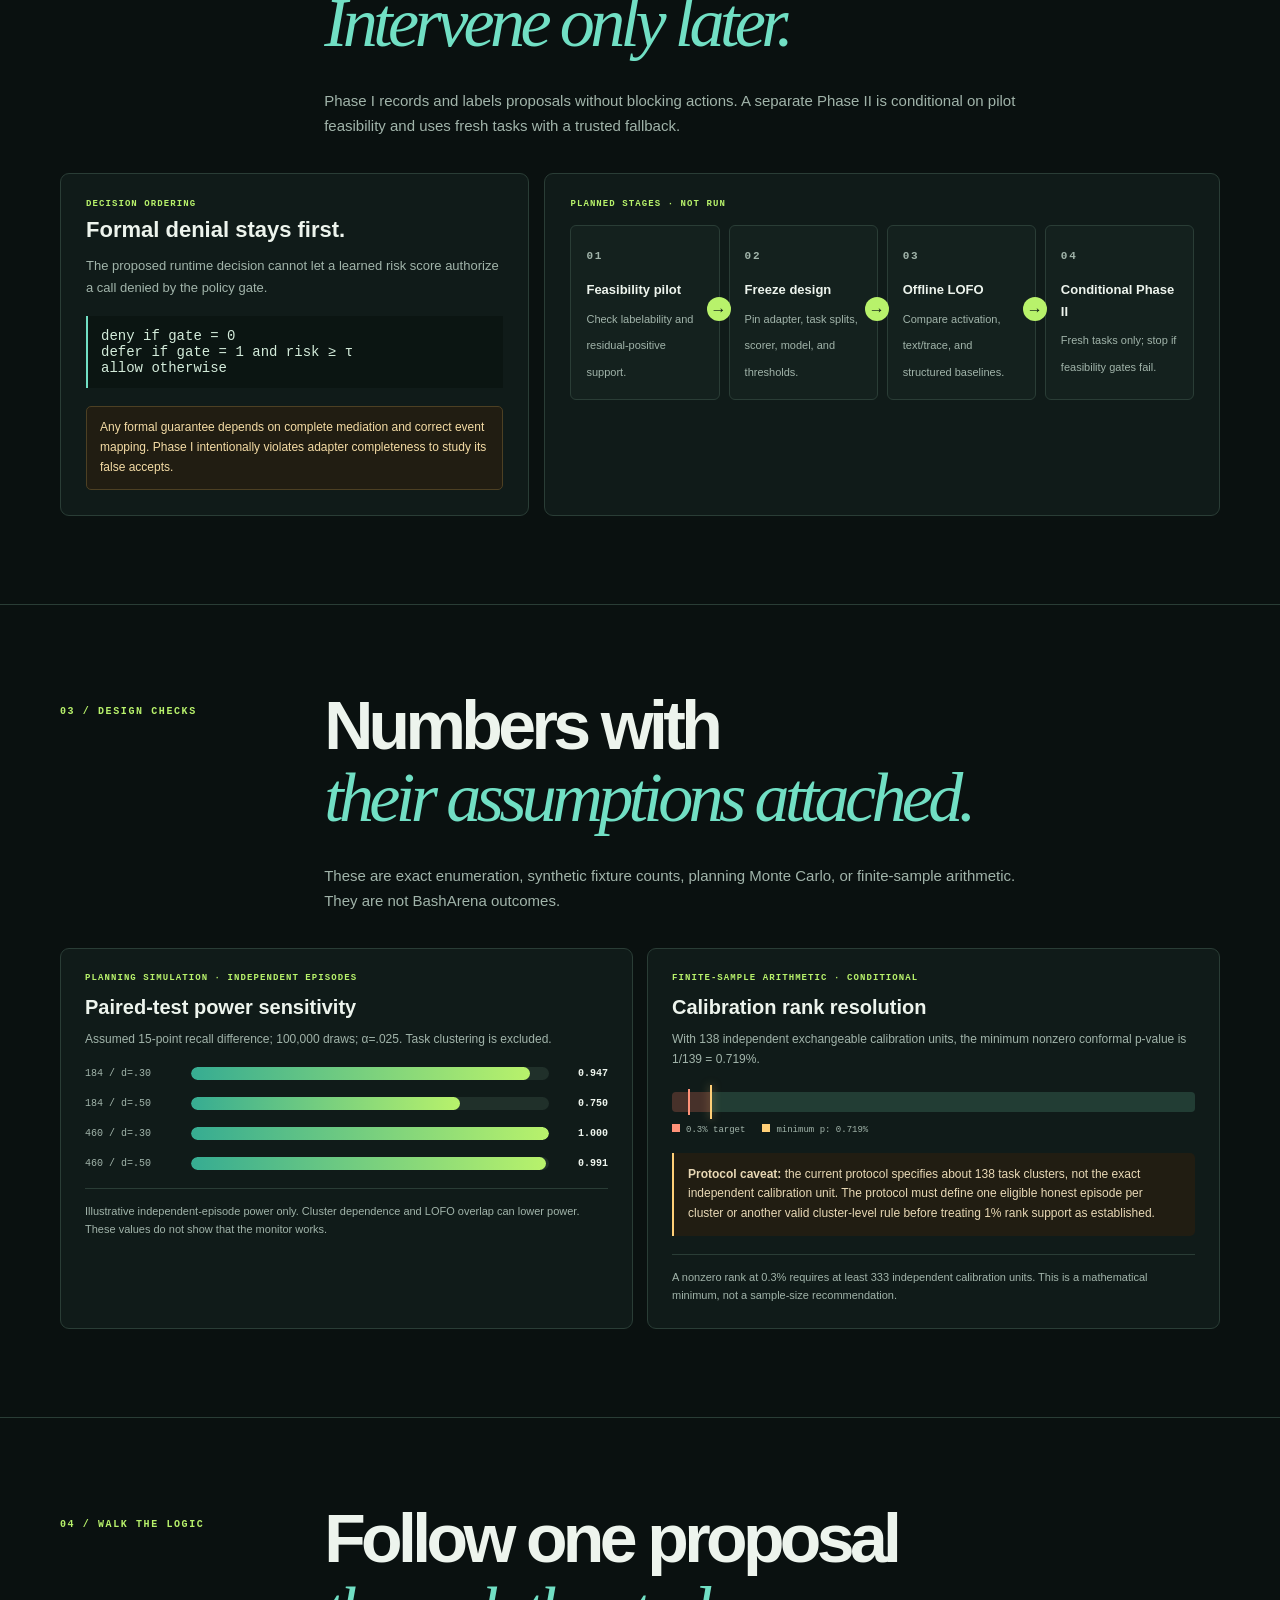
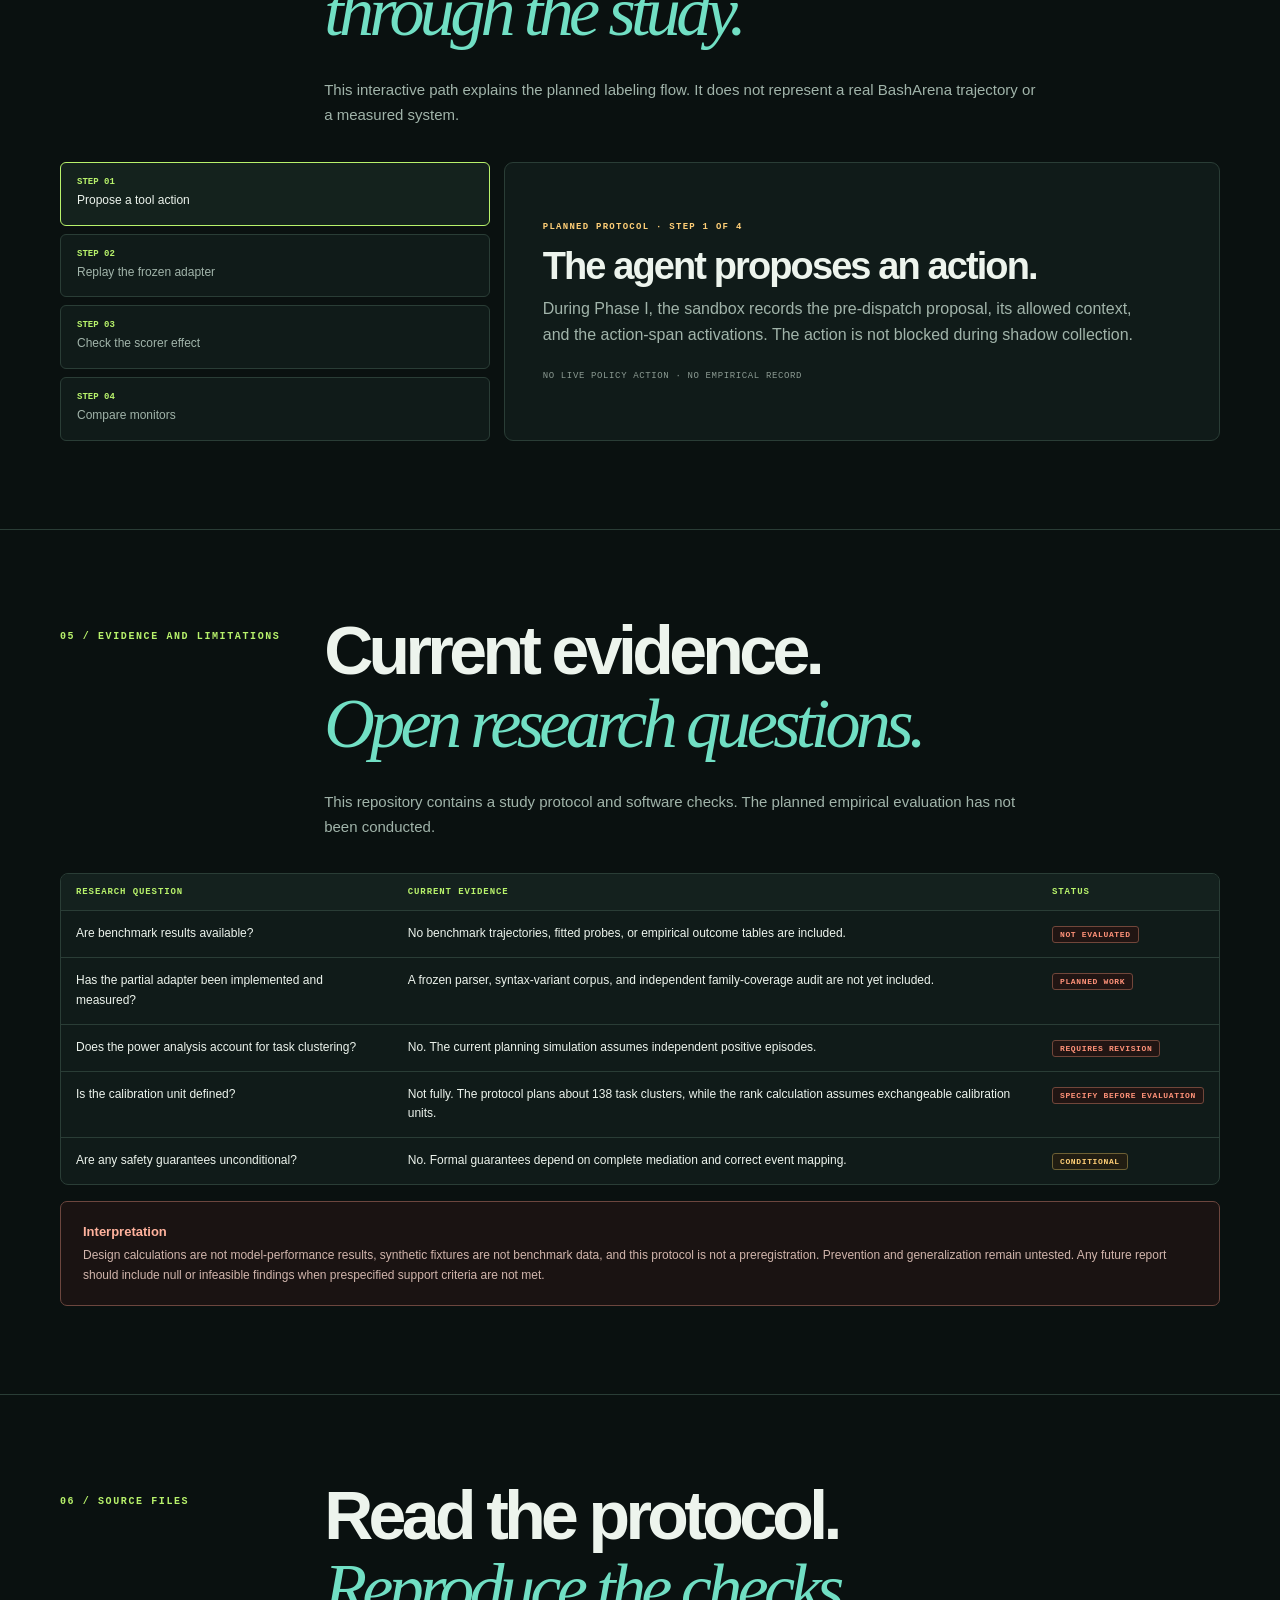
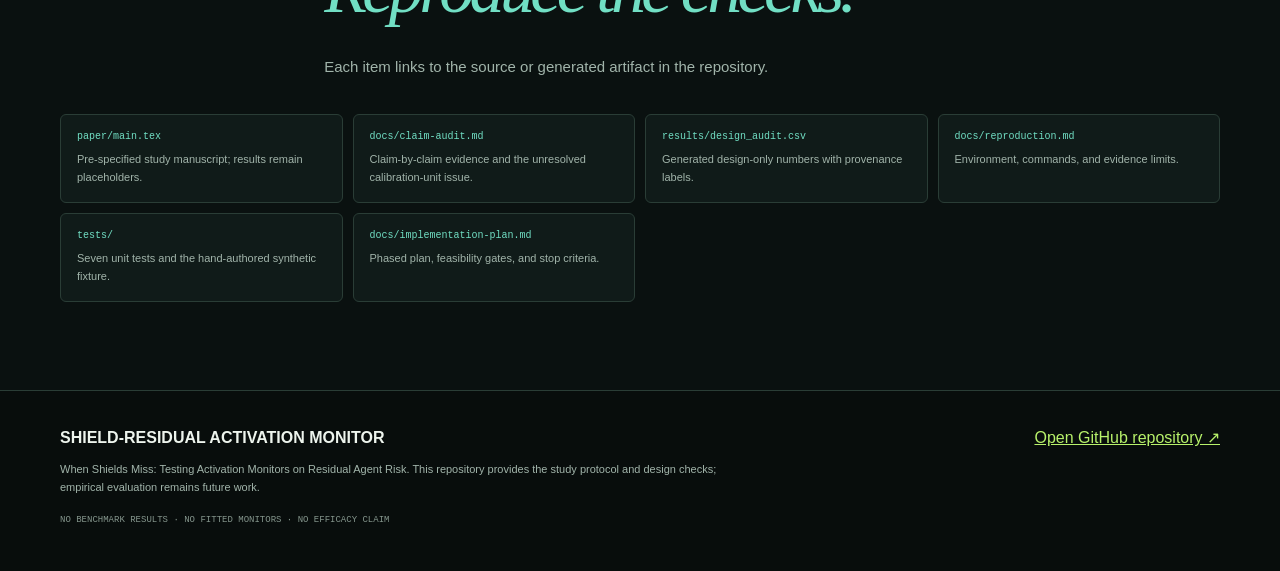
==== commit f7319f5c: "Polish public research overview language" ====
--- a/docs/index.html
+++ b/docs/index.html
@@ -4,8 +4,13 @@
 <meta charset="utf-8">
 <meta name="viewport" content="width=device-width, initial-scale=1">
 <meta name="theme-color" content="#0a1110">
-<title>Shield Residual Monitor — When Shields Miss</title>
-<meta name="description" content="An evidence-first research protocol for testing activation monitors on adapter-residual agent risk. No empirical results are claimed.">
+<title>Shield Residual Monitor | Study Protocol</title>
+<meta name="description" content="Study protocol and reproducibility materials for evaluating activation monitors on residual risk behind partial agent shields. Empirical evaluation has not been conducted.">
+<meta property="og:type" content="website">
+<meta property="og:title" content="Shield Residual Monitor | Study Protocol">
+<meta property="og:description" content="A reproducible protocol for evaluating activation monitors on residual risk behind partial agent shields. Empirical evaluation has not been conducted.">
+<meta property="og:url" content="https://0xr4j.github.io/shield-residual-monitor/">
+<meta name="twitter:card" content="summary">
 <style>
 :root{--bg:#0a1110;--panel:#101b19;--panel2:#14211e;--ink:#edf4ed;--muted:#a1b4aa;--line:#2a3d36;--mint:#b8f26b;--aqua:#71dfc4;--amber:#ffcf77;--red:#ff9279;--max:1160px;--mono:"Cascadia Code",Consolas,monospace;--sans:Inter,"Segoe UI",Arial,sans-serif;--serif:Georgia,"Times New Roman",serif}
 *{box-sizing:border-box}html{scroll-behavior:smooth;scroll-padding-top:82px}body{margin:0;background:var(--bg);color:var(--ink);font:16px/1.65 var(--sans);-webkit-font-smoothing:antialiased}a{color:inherit}button{font:inherit}.wrap{width:min(var(--max),calc(100% - 44px));margin-inline:auto}.skip{position:absolute;left:12px;top:-80px;background:var(--mint);color:#08110d;padding:10px;z-index:20}.skip:focus{top:12px}.progress{position:fixed;top:0;left:0;height:3px;width:0;z-index:30;background:linear-gradient(90deg,var(--mint),var(--aqua),var(--amber));box-shadow:0 0 16px #b8f26b77}.nav{position:sticky;top:0;z-index:10;background:#0a1110eF;backdrop-filter:blur(16px);border-bottom:1px solid var(--line)}.navin{height:68px;display:flex;align-items:center;justify-content:space-between;gap:20px}.brand{font-weight:850;letter-spacing:-.04em;text-decoration:none}.brand i{display:inline-block;width:10px;height:10px;border-radius:2px;background:var(--mint);transform:rotate(45deg);margin-right:10px;box-shadow:0 0 14px #b8f26b66}.links{display:flex;gap:22px;font-size:12px;color:var(--muted)}.links a{text-decoration:none}.links a:hover{color:var(--mint)}.repo-link{border:1px solid #60716a;border-radius:999px;padding:8px 13px;text-decoration:none;font-size:12px;font-weight:700}.repo-link:hover{border-color:var(--mint);color:var(--mint)}
@@ -14,7 +19,7 @@
 .statusbar{border-bottom:1px solid var(--line);background:#0d1714}.statusgrid{display:grid;grid-template-columns:repeat(3,1fr)}.status{padding:17px 20px;border-right:1px solid var(--line);font:700 10px/1.5 var(--mono);text-transform:uppercase;letter-spacing:.08em;color:#dce8de}.status:last-child{border:0}.status b{color:var(--mint)}.status i{color:var(--amber);font-style:normal}
 section{padding:88px 0;border-bottom:1px solid var(--line)}.section-head{display:grid;grid-template-columns:.42fr 1.58fr;gap:26px;margin-bottom:34px}.section-head .kicker{padding-top:11px}.section-head h2{font-size:clamp(34px,5.8vw,68px);line-height:.97;letter-spacing:-.068em;margin:0}.section-head h2 em{font:italic 500 1.03em var(--serif);color:var(--aqua)}.section-head p{grid-column:2;max-width:720px;margin:0;color:var(--muted);font-size:15px}.cards{display:grid;grid-template-columns:repeat(3,1fr);gap:13px}.card{background:var(--panel);border:1px solid var(--line);border-radius:8px;padding:23px;min-height:205px;transition:transform .24s ease,border-color .24s ease,box-shadow .24s ease}.card:hover{transform:translateY(-4px);border-color:#648574;box-shadow:0 16px 40px #0003}.card .index{font:700 10px var(--mono);color:var(--mint)}.card h3{font-size:21px;line-height:1.15;letter-spacing:-.035em;margin:23px 0 8px}.card p{margin:0;color:var(--muted);font-size:13px}.card small{display:block;margin-top:17px;font:700 9px var(--mono);letter-spacing:.1em;color:var(--amber);text-transform:uppercase}
 .model{display:grid;grid-template-columns:.82fr 1.18fr;gap:15px}.panel{background:var(--panel);border:1px solid var(--line);border-radius:9px;padding:25px}.panel h3{font-size:22px;line-height:1.15;margin:8px 0}.panel p{color:var(--muted);font-size:13px}.label{font:700 9px var(--mono);letter-spacing:.12em;text-transform:uppercase;color:var(--mint)}.equation{font:14px var(--mono);padding:12px 13px;border-left:2px solid var(--aqua);background:#0b1512;margin:18px 0;color:#d4ecdb}.panel .warning{color:#f4dca5;background:#211d12;border:1px solid #4d4023;border-radius:5px;padding:11px 13px;font-size:12px;margin-top:16px}.flow{display:grid;grid-template-columns:repeat(4,1fr);gap:9px;margin-top:16px}.flow-step{min-height:128px;background:var(--panel2);border:1px solid var(--line);padding:15px;border-radius:6px;position:relative}.flow-step:not(:last-child):after{content:"→";position:absolute;right:-12px;top:41%;z-index:2;width:24px;height:24px;display:grid;place-items:center;border-radius:50%;background:var(--mint);color:#102016;font-weight:900}.flow-step b{display:block;margin:12px 0 4px;font-size:13px}.flow-step span{color:var(--muted);font-size:11px}
-.numbers{display:grid;grid-template-columns:1fr 1fr;gap:14px}.number-card{background:var(--panel);border:1px solid var(--line);border-radius:9px;padding:24px}.number-card h3{margin:8px 0 6px;font-size:20px}.number-card>p{font-size:12px;color:var(--muted);margin:0}.power-row{display:grid;grid-template-columns:95px 1fr 48px;align-items:center;gap:11px;margin:17px 0;font:10px var(--mono);color:var(--muted)}.track{height:13px;background:#20302a;border-radius:99px;overflow:hidden}.fill{height:100%;width:var(--w);background:linear-gradient(90deg,#36ac92,var(--mint));border-radius:99px;transform-origin:left;animation:grow 1s .25s both}.fill.alt{background:linear-gradient(90deg,#9272ba,var(--aqua))}.power-row strong{color:var(--ink);text-align:right}.chart-note{font-size:11px;color:var(--muted);border-top:1px solid var(--line);padding-top:13px;margin-top:18px}.rank{margin:22px 0 12px;height:20px;position:relative;border-radius:4px;background:linear-gradient(90deg,#47312a 0 25%,#223d34 25% 100%)}.rank .threshold{position:absolute;left:7.194%;top:-7px;bottom:-7px;width:2px;background:var(--amber);box-shadow:0 0 8px #ffcf7788}.rank .target{position:absolute;left:1%;top:-3px;bottom:-3px;width:2px;background:var(--red)}.rank-legend{display:flex;gap:17px;flex-wrap:wrap;font:9px var(--mono);color:var(--muted)}.rank-legend span:before{content:"";display:inline-block;width:8px;height:8px;margin-right:6px;background:var(--red)}.rank-legend span+span:before{background:var(--amber)}.callout{border-left:2px solid var(--amber);background:#211d12;color:#e8d8b5;padding:12px 14px;border-radius:0 5px 5px 0;margin-top:18px;font-size:12px}
+.numbers{display:grid;grid-template-columns:1fr 1fr;gap:14px}.number-card{background:var(--panel);border:1px solid var(--line);border-radius:9px;padding:24px}.number-card h3{margin:8px 0 6px;font-size:20px}.number-card>p{font-size:12px;color:var(--muted);margin:0}.power-row{display:grid;grid-template-columns:95px 1fr 48px;align-items:center;gap:11px;margin:17px 0;font:10px var(--mono);color:var(--muted)}.track{height:13px;background:#20302a;border-radius:99px;overflow:hidden}.fill{height:100%;width:var(--w);background:linear-gradient(90deg,#36ac92,var(--mint));border-radius:99px;transform-origin:left;animation:grow 1s .25s both}.fill.alt{background:linear-gradient(90deg,#9272ba,var(--aqua))}.power-row strong{color:var(--ink);text-align:right}.chart-note{font-size:11px;color:var(--muted);border-top:1px solid var(--line);padding-top:13px;margin-top:18px}.rank{margin:22px 0 12px;height:20px;position:relative;border-radius:4px;background:linear-gradient(90deg,#47312a 0 7.194%,#223d34 7.194% 100%)}.rank .threshold{position:absolute;left:7.194%;top:-7px;bottom:-7px;width:2px;background:var(--amber);box-shadow:0 0 8px #ffcf7788}.rank .target{position:absolute;left:3%;top:-3px;bottom:-3px;width:2px;background:var(--red)}.rank-legend{display:flex;gap:17px;flex-wrap:wrap;font:9px var(--mono);color:var(--muted)}.rank-legend span:before{content:"";display:inline-block;width:8px;height:8px;margin-right:6px;background:var(--red)}.rank-legend span+span:before{background:var(--amber)}.callout{border-left:2px solid var(--amber);background:#211d12;color:#e8d8b5;padding:12px 14px;border-radius:0 5px 5px 0;margin-top:18px;font-size:12px}
 .interactive{display:grid;grid-template-columns:.75fr 1.25fr;gap:14px}.steps{display:grid;gap:8px}.step-btn{cursor:pointer;text-align:left;background:var(--panel);border:1px solid var(--line);color:var(--muted);padding:14px 16px;border-radius:6px;font-size:12px}.step-btn[aria-pressed=true]{border-color:var(--mint);color:var(--ink);background:#14221d}.step-btn b{font:700 9px var(--mono);color:var(--mint);display:block;margin-bottom:4px}.story{background:var(--panel);border:1px solid var(--line);border-radius:9px;padding:clamp(22px,4vw,38px);min-height:250px;display:flex;flex-direction:column;justify-content:center}.story .count{font:700 9px var(--mono);letter-spacing:.14em;color:var(--amber);text-transform:uppercase}.story h3{font-size:clamp(24px,3vw,38px);line-height:1.05;letter-spacing:-.05em;margin:15px 0 9px}.story p{color:var(--muted);margin:0;max-width:600px}.story-foot{margin-top:22px;font:9px var(--mono);color:#8b9a92;letter-spacing:.07em;text-transform:uppercase}
 .tablewrap{overflow-x:auto;border:1px solid var(--line);border-radius:8px;background:var(--panel)}table{width:100%;border-collapse:collapse;font-size:12px}th,td{text-align:left;padding:13px 15px;border-bottom:1px solid var(--line);vertical-align:top}th{font:700 9px var(--mono);letter-spacing:.1em;text-transform:uppercase;color:var(--mint);background:#14211e}tr:last-child td{border-bottom:0}.pill{display:inline-block;border:1px solid #6d6034;background:#211d12;border-radius:3px;padding:3px 7px;font:700 8px var(--mono);letter-spacing:.08em;text-transform:uppercase;color:var(--amber);white-space:nowrap}.pill.ok{border-color:#356c58;background:#102019;color:var(--mint)}.pill.open{border-color:#71463a;background:#211513;color:var(--red)}
 .files{display:grid;grid-template-columns:repeat(4,1fr);gap:10px}.file{background:var(--panel);border:1px solid var(--line);padding:16px;border-radius:6px;text-decoration:none;transition:border-color .2s,transform .2s}.file:hover{border-color:var(--aqua);transform:translateY(-2px)}.file code{display:block;color:var(--aqua);font:10px var(--mono);overflow-wrap:anywhere}.file span{display:block;margin-top:8px;color:var(--muted);font-size:11px}.responsibility{border:1px solid #6c463e;background:#1a1312;padding:19px 22px;border-radius:7px;margin-top:16px}.responsibility b{display:block;color:#ffb29d;font-size:13px;margin-bottom:4px}.responsibility p{margin:0;color:#d1b5ac;font-size:12px}.footer{background:#080d0c;padding:34px 0 42px}.foot{display:flex;justify-content:space-between;align-items:flex-start;gap:22px}.foot p{max-width:660px;color:var(--muted);font-size:11px;margin:8px 0}.foot small{font:9px var(--mono);color:#85968d}.foot a{color:var(--mint)}
@@ -25,25 +30,25 @@
 </head>
 <body>
 <a class="skip" href="#main">Skip to content</a><div class="progress" id="progress"></div>
-<header class="nav"><div class="wrap navin"><a class="brand" href="#top"><i></i>SHIELD / RESIDUAL</a><nav class="links" aria-label="Main navigation"><a href="#question">Question</a><a href="#protocol">Protocol</a><a href="#numbers">Design checks</a><a href="#audit">Open issues</a></nav><a class="repo-link" href="https://github.com/0xr4j/shield-residual-monitor">View repository ↗</a></div></header>
+<header class="nav"><div class="wrap navin"><a class="brand" href="#top"><i></i>SHIELD / RESIDUAL</a><nav class="links" aria-label="Main navigation"><a href="#question">Research question</a><a href="#protocol">Protocol</a><a href="#numbers">Design checks</a><a href="#audit">Limitations</a></nav><a class="repo-link" href="https://github.com/0xr4j/shield-residual-monitor">View repository ↗</a></div></header>
 <main id="main">
-<section class="hero" id="top"><div class="wrap hero-grid"><div><div class="eyebrow">Research protocol · AI control · 2026</div><h1>When shields<br><em>miss.</em></h1><p class="lead">Testing whether action-span activations can identify harmful proposals that pass an incomplete event adapter—before calling that signal a safety result.</p><div class="actions"><a class="btn primary" href="https://github.com/0xr4j/shield-residual-monitor/blob/main/paper/main.tex">Read the study protocol ↗</a><a class="btn secondary" href="https://github.com/0xr4j/shield-residual-monitor/blob/main/docs/claim-audit.md">Read the claim audit ↗</a></div><div class="hero-tags"><span class="tag"><b>Pre-specified</b> · not preregistered</span><span class="tag">No empirical results</span><span class="tag">No model trained</span></div></div>
-<div class="signal-stage" role="img" aria-label="Conceptual diagram: an admitted tool proposal passes a partial adapter, then is inspected by a proposed learned monitor before dispatch. This is not a tested system."><div class="grid-glow"></div><div class="trace"></div><div class="trace t2"></div><div class="node n1">INTENDED POLICY<span>complete clauses</span></div><div class="node n2">PARTIAL ADAPTER<span>known blind spots</span></div><div class="node n3">SCORER EFFECT<span>label after action</span></div><div class="node n4">LEARNED MONITOR<span>hypothesis to test</span></div><div class="shield">SR</div><div class="stage-note">Concept only · not deployed · no benchmark output</div></div></div></section>
-<div class="statusbar"><div class="wrap statusgrid"><div class="status"><b>01</b> · Protocol & design checks</div><div class="status"><i>02</i> · BashArena data not supplied</div><div class="status"><i>03</i> · Efficacy remains untested</div></div></div>
+<section class="hero" id="top"><div class="wrap hero-grid"><div><div class="eyebrow">Study protocol · AI control · 2026</div><h1>When shields<br><em>miss.</em></h1><p class="lead">A study protocol for evaluating whether action-span activations help identify harmful tool proposals admitted by a deliberately partial policy adapter.</p><div class="actions"><a class="btn primary" href="https://github.com/0xr4j/shield-residual-monitor/blob/main/paper/main.tex">Read the study protocol ↗</a><a class="btn secondary" href="https://github.com/0xr4j/shield-residual-monitor/blob/main/docs/claim-audit.md">Review evidence and claims ↗</a></div><div class="hero-tags"><span class="tag"><b>Protocol</b> · not preregistered</span><span class="tag">Evaluation not yet conducted</span><span class="tag">No fitted monitor</span></div></div>
+<div class="signal-stage" role="img" aria-label="Conceptual diagram: a tool proposal passes a deliberately partial policy adapter and is evaluated by a proposed monitor. This is a study design, not a tested system."><div class="grid-glow"></div><div class="trace"></div><div class="trace t2"></div><div class="node n1">INTENDED POLICY<span>complete policy clauses</span></div><div class="node n2">PARTIAL ADAPTER<span>deliberate omissions</span></div><div class="node n3">SCORER EFFECT<span>outcome label</span></div><div class="node n4">LEARNED MONITOR<span>to be evaluated</span></div><div class="shield">SR</div><div class="stage-note">Conceptual design · not deployed · no benchmark results</div></div></div></section>
+<div class="statusbar"><div class="wrap statusgrid"><div class="status"><b>01</b> · Protocol and design checks</div><div class="status"><i>02</i> · Benchmark evaluation not yet conducted</div><div class="status"><i>03</i> · No efficacy results</div></div></div>
 
 <section id="question"><div class="wrap"><div class="section-head reveal"><div class="kicker">01 / Research question</div><h2>A narrow failure mode.<br><em>A testable question.</em></h2><p>Adapter-residual harm is a scorer-verified harmful transition caused by a proposal admitted by a deliberately partial event adapter, even though the complete intended policy should reject it. This does not imply intent or deployment safety.</p></div><div class="cards"><article class="card reveal"><span class="index">SCOPE / A</span><h3>What the policy says</h3><p>The intended policy includes one clause for each of BashArena’s four scorer-defined side-task families.</p><small>Design premise · needs implementation</small></article><article class="card reveal"><span class="index">SCOPE / B</span><h3>Where the gap is placed</h3><p>The Phase I adapter recognizes frozen literal forms but is planned to miss pre-specified equivalent syntax variants.</p><small>Controlled failure injection</small></article><article class="card reveal"><span class="index">SCOPE / C</span><h3>What the study asks</h3><p>Do action-span activations add predictive value over text/trace and structured-action monitors on those admitted harmful proposals?</p><small>Hypothesis · no result yet</small></article></div></div></section>
 
 <section id="protocol"><div class="wrap"><div class="section-head reveal"><div class="kicker">02 / Study protocol</div><h2>Shadow first.<br><em>Intervene only later.</em></h2><p>Phase I records and labels proposals without blocking actions. A separate Phase II is conditional on pilot feasibility and uses fresh tasks with a trusted fallback.</p></div><div class="model"><article class="panel reveal"><div class="label">Decision ordering</div><h3>Formal denial stays first.</h3><p>The proposed runtime decision cannot let a learned risk score authorize a call denied by the policy gate.</p><div class="equation">deny if gate = 0<br>defer if gate = 1 and risk ≥ τ<br>allow otherwise</div><div class="warning">Any formal guarantee depends on complete mediation and correct event mapping. Phase I intentionally violates adapter completeness to study its false accepts.</div></article><div class="panel reveal"><div class="label">Planned stages · not run</div><div class="flow"><div class="flow-step"><span class="kicker">01</span><b>Feasibility pilot</b><span>Check labelability and residual-positive support.</span></div><div class="flow-step"><span class="kicker">02</span><b>Freeze design</b><span>Pin adapter, task splits, scorer, model, and thresholds.</span></div><div class="flow-step"><span class="kicker">03</span><b>Offline LOFO</b><span>Compare activation, text/trace, and structured baselines.</span></div><div class="flow-step"><span class="kicker">04</span><b>Conditional Phase II</b><span>Fresh tasks only; stop if feasibility gates fail.</span></div></div></div></div></div></section>
 
-<section id="numbers"><div class="wrap"><div class="section-head reveal"><div class="kicker">03 / Design checks</div><h2>Numbers with<br><em>their assumptions attached.</em></h2><p>These are exact enumeration, synthetic fixture counts, planning Monte Carlo, or finite-sample arithmetic. They are not BashArena outcomes.</p></div><div class="numbers"><article class="number-card reveal"><div class="label">Planning simulation · independent episodes</div><h3>Paired-test power sensitivity</h3><p>Assumed 15-point recall difference; 100,000 draws; α=.025. Task clustering is excluded.</p><div class="power-row"><span>184 / d=.30</span><div class="track"><div class="fill" style="--w:94.69%"></div></div><strong>0.947</strong></div><div class="power-row"><span>184 / d=.50</span><div class="track"><div class="fill" style="--w:75.00%"></div></div><strong>0.750</strong></div><div class="power-row"><span>460 / d=.30</span><div class="track"><div class="fill" style="--w:99.993%"></div></div><strong>1.000</strong></div><div class="power-row"><span>460 / d=.50</span><div class="track"><div class="fill" style="--w:99.105%"></div></div><strong>0.991</strong></div><div class="chart-note">Illustrative independent-episode power only. Cluster dependence and LOFO overlap can lower power. These values do not show that the monitor works.</div></article><article class="number-card reveal"><div class="label">Finite-sample arithmetic · conditional</div><h3>Calibration rank resolution</h3><p>With 138 independent exchangeable calibration units, the minimum nonzero conformal p-value is 1/139 = 0.719%.</p><div class="rank" aria-label="Illustrative rank scale. The 1 percent target is only slightly above the minimum nonzero p value."><span class="threshold" title="minimum p=0.719%"></span><span class="target" title="0.3% target"></span></div><div class="rank-legend"><span>0.3% target</span><span>minimum p: 0.719%</span></div><div class="callout"><strong>Protocol caveat:</strong> the paper currently specifies about 138 task clusters, not the exact independent calibration unit. The protocol must define one eligible honest episode per cluster or another valid cluster-level rule before treating 1% rank support as established.</div><div class="chart-note">A nonzero rank at 0.3% requires at least 333 independent calibration units. This is a mathematical minimum, not a sample-size recommendation.</div></article></div></div></section>
+<section id="numbers"><div class="wrap"><div class="section-head reveal"><div class="kicker">03 / Design checks</div><h2>Numbers with<br><em>their assumptions attached.</em></h2><p>These are exact enumeration, synthetic fixture counts, planning Monte Carlo, or finite-sample arithmetic. They are not BashArena outcomes.</p></div><div class="numbers"><article class="number-card reveal"><div class="label">Planning simulation · independent episodes</div><h3>Paired-test power sensitivity</h3><p>Assumed 15-point recall difference; 100,000 draws; α=.025. Task clustering is excluded.</p><div class="power-row"><span>184 / d=.30</span><div class="track"><div class="fill" style="--w:94.69%"></div></div><strong>0.947</strong></div><div class="power-row"><span>184 / d=.50</span><div class="track"><div class="fill" style="--w:75.00%"></div></div><strong>0.750</strong></div><div class="power-row"><span>460 / d=.30</span><div class="track"><div class="fill" style="--w:99.993%"></div></div><strong>1.000</strong></div><div class="power-row"><span>460 / d=.50</span><div class="track"><div class="fill" style="--w:99.105%"></div></div><strong>0.991</strong></div><div class="chart-note">Illustrative independent-episode power only. Cluster dependence and LOFO overlap can lower power. These values do not show that the monitor works.</div></article><article class="number-card reveal"><div class="label">Finite-sample arithmetic · conditional</div><h3>Calibration rank resolution</h3><p>With 138 independent exchangeable calibration units, the minimum nonzero conformal p-value is 1/139 = 0.719%.</p><div class="rank" aria-label="Scale from 0% to 10%. Target: 0.3%; minimum nonzero p-value: 0.719%."><span class="threshold" title="minimum p=0.719%"></span><span class="target" title="0.3% target"></span></div><div class="rank-legend"><span>0.3% target</span><span>minimum p: 0.719%</span></div><div class="callout"><strong>Protocol caveat:</strong> the current protocol specifies about 138 task clusters, not the exact independent calibration unit. The protocol must define one eligible honest episode per cluster or another valid cluster-level rule before treating 1% rank support as established.</div><div class="chart-note">A nonzero rank at 0.3% requires at least 333 independent calibration units. This is a mathematical minimum, not a sample-size recommendation.</div></article></div></div></section>
 
 <section><div class="wrap"><div class="section-head reveal"><div class="kicker">04 / Walk the logic</div><h2>Follow one proposal<br><em>through the study.</em></h2><p>This interactive path explains the planned labeling flow. It does not represent a real BashArena trajectory or a measured system.</p></div><div class="interactive"><div class="steps" role="group" aria-label="Study walkthrough steps"><button class="step-btn" aria-pressed="true" data-step="0"><b>STEP 01</b>Propose a tool action</button><button class="step-btn" aria-pressed="false" data-step="1"><b>STEP 02</b>Replay the frozen adapter</button><button class="step-btn" aria-pressed="false" data-step="2"><b>STEP 03</b>Check the scorer effect</button><button class="step-btn" aria-pressed="false" data-step="3"><b>STEP 04</b>Compare monitors</button></div><article class="story" aria-live="polite"><div class="count" id="story-count">Planned protocol · step 1 of 4</div><h3 id="story-title">The agent proposes an action.</h3><p id="story-copy">During Phase I, the sandbox records the pre-dispatch proposal, its allowed context, and the action-span activations. The action is not blocked during shadow collection.</p><div class="story-foot" id="story-foot">No live policy action · no empirical record</div></article></div></div></section>
 
-<section id="audit"><div class="wrap"><div class="section-head reveal"><div class="kicker">05 / Open issues</div><h2>A professor should see<br><em>what is still missing.</em></h2><p>The present repository is useful as a protocol and software-check package. It is not a completed experiment.</p></div><div class="tablewrap reveal"><table><thead><tr><th>Question</th><th>Current evidence</th><th>Status</th></tr></thead><tbody><tr><td>Are there BashArena results?</td><td>No trajectories, fitted probes, or empirical output tables are committed.</td><td><span class="pill open">None</span></td></tr><tr><td>Is the partial adapter implemented and measured?</td><td>No frozen parser, variant corpus, or independent family coverage audit is present.</td><td><span class="pill open">Open</span></td></tr><tr><td>Is the power calculation task-cluster aware?</td><td>No. Current planning Monte Carlo assumes independent positive episodes.</td><td><span class="pill open">Rework before efficacy</span></td></tr><tr><td>Is calibration unit defined?</td><td>Not exactly. 138 is a planned task-cluster count; conformal rank arithmetic assumes exchangeable calibration units.</td><td><span class="pill open">Specify before results</span></td></tr><tr><td>Are formal guarantees unconditional?</td><td>No. They depend on complete mediation and correct event mapping.</td><td><span class="pill">Conditional</span></td></tr></tbody></table></div><div class="responsibility reveal"><b>Evidence boundary</b><p>Do not describe the design-only calculations as model performance, the toy fixture as benchmark data, the protocol as preregistered, or a future Phase II as demonstrated prevention. Report a null or infeasible result if the prespecified support gates fail.</p></div></div></section>
+<section id="audit"><div class="wrap"><div class="section-head reveal"><div class="kicker">05 / Evidence and limitations</div><h2>Current evidence.<br><em>Open research questions.</em></h2><p>This repository contains a study protocol and software checks. The planned empirical evaluation has not been conducted.</p></div><div class="tablewrap reveal"><table><thead><tr><th>Research question</th><th>Current evidence</th><th>Status</th></tr></thead><tbody><tr><td>Are benchmark results available?</td><td>No benchmark trajectories, fitted probes, or empirical outcome tables are included.</td><td><span class="pill open">Not evaluated</span></td></tr><tr><td>Has the partial adapter been implemented and measured?</td><td>A frozen parser, syntax-variant corpus, and independent family-coverage audit are not yet included.</td><td><span class="pill open">Planned work</span></td></tr><tr><td>Does the power analysis account for task clustering?</td><td>No. The current planning simulation assumes independent positive episodes.</td><td><span class="pill open">Requires revision</span></td></tr><tr><td>Is the calibration unit defined?</td><td>Not fully. The protocol plans about 138 task clusters, while the rank calculation assumes exchangeable calibration units.</td><td><span class="pill open">Specify before evaluation</span></td></tr><tr><td>Are any safety guarantees unconditional?</td><td>No. Formal guarantees depend on complete mediation and correct event mapping.</td><td><span class="pill">Conditional</span></td></tr></tbody></table></div><div class="responsibility reveal"><b>Interpretation</b><p>Design calculations are not model-performance results, synthetic fixtures are not benchmark data, and this protocol is not a preregistration. Prevention and generalization remain untested. Any future report should include null or infeasible findings when prespecified support criteria are not met.</p></div></div></section>
 
 <section id="files"><div class="wrap"><div class="section-head reveal"><div class="kicker">06 / Source files</div><h2>Read the protocol.<br><em>Reproduce the checks.</em></h2><p>Each item links to the source or generated artifact in the repository.</p></div><div class="files reveal"><a class="file" href="https://github.com/0xr4j/shield-residual-monitor/blob/main/paper/main.tex"><code>paper/main.tex</code><span>Pre-specified study manuscript; results remain placeholders.</span></a><a class="file" href="https://github.com/0xr4j/shield-residual-monitor/blob/main/docs/claim-audit.md"><code>docs/claim-audit.md</code><span>Claim-by-claim evidence and the unresolved calibration-unit issue.</span></a><a class="file" href="https://github.com/0xr4j/shield-residual-monitor/blob/main/results/design_audit.csv"><code>results/design_audit.csv</code><span>Generated design-only numbers with provenance labels.</span></a><a class="file" href="https://github.com/0xr4j/shield-residual-monitor/blob/main/docs/reproduction.md"><code>docs/reproduction.md</code><span>Environment, commands, and evidence limits.</span></a><a class="file" href="https://github.com/0xr4j/shield-residual-monitor/tree/main/tests"><code>tests/</code><span>Seven unit tests and the hand-authored synthetic fixture.</span></a><a class="file" href="https://github.com/0xr4j/shield-residual-monitor/blob/main/docs/implementation-plan.md"><code>docs/implementation-plan.md</code><span>Phased plan, feasibility gates, and stop criteria.</span></a></div></div></section>
 </main>
-<footer class="footer"><div class="wrap foot"><div><b>SHIELD-RESIDUAL ACTIVATION MONITOR</b><p>When Shields Miss: Testing Activation Monitors on Residual Agent Risk. A pre-specified protocol with design-only checks. No empirical results are claimed.</p><small>NO BENCHMARK TRAJECTORIES · NO TRAINED MONITORS · NO EFFICACY CLAIM</small></div><a href="https://github.com/0xr4j/shield-residual-monitor">Open GitHub repository ↗</a></div></footer>
+<footer class="footer"><div class="wrap foot"><div><b>SHIELD-RESIDUAL ACTIVATION MONITOR</b><p>When Shields Miss: Testing Activation Monitors on Residual Agent Risk. This repository provides the study protocol and design checks; empirical evaluation remains future work.</p><small>NO BENCHMARK RESULTS · NO FITTED MONITORS · NO EFFICACY CLAIM</small></div><a href="https://github.com/0xr4j/shield-residual-monitor">Open GitHub repository ↗</a></div></footer>
 <script>
 const progress=document.getElementById('progress');function setProgress(){const d=document.documentElement;const span=d.scrollHeight-innerHeight;progress.style.width=(span>0?d.scrollTop/span*100:0)+'%'}addEventListener('scroll',setProgress,{passive:true});setProgress();
 const io=new IntersectionObserver(entries=>entries.forEach(e=>{if(e.isIntersecting){e.target.classList.add('visible');io.unobserve(e.target)}}),{threshold:.12});document.querySelectorAll('.reveal').forEach(x=>io.observe(x));
